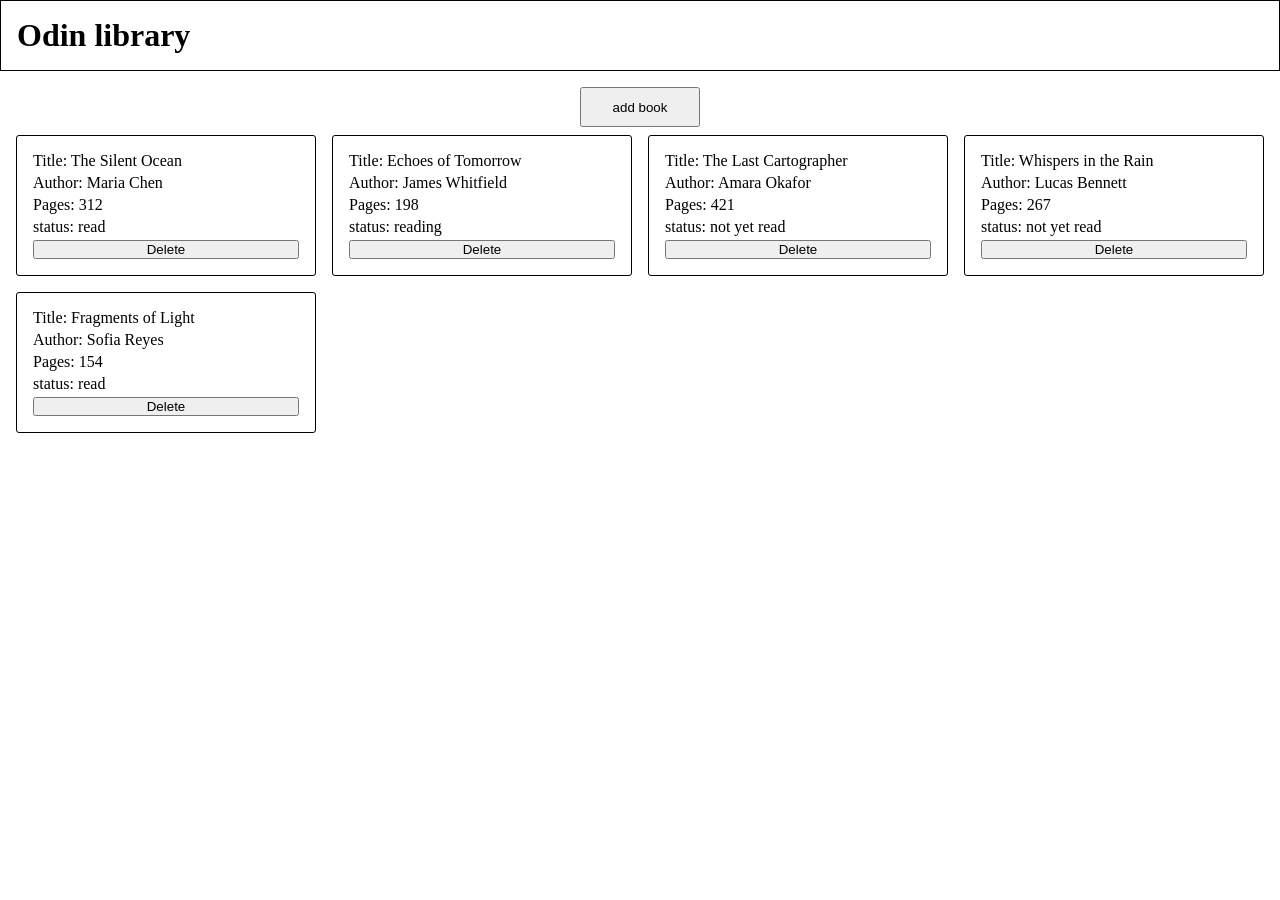
==== index.html @ 1ccdd4a6 "do the following: - remove sidebar and change to modal for add button - add dialog modal - add remov" ====
<!doctype html>
<html lang="en">
  <head>
    <meta charset="UTF-8" />
    <meta name="viewport" content="width=device-width, initial-scale=1.0" />
    <title>odin library</title>
    <script src="script.js" defer></script>
    <link rel="stylesheet" href="style.css" />
  </head>
  <body>
    <div class="container">
      <div class="header">
        <h1>Odin library</h1>
      </div>
      <div class="main">
        <div class="modal-wraper">
          <button id="open-modal" class="open-modal-button">add book</button>
          <dialog id="modal">
            <form id="modal-form">
              <legend>Book Detail</legend>
              <div class="input-wraper">
                <label for="title">Title:</label>
                <input type="text" name="title" id="title" required/>
              </div>
              <div class="input-wraper">
                <label for="author">Author:</label>
                <input type="text" name="author" id="author" required/>
              </div>
              <div class="input-wraper">
                <label for="pages">Pages:</label>
                <input type="number" name="pages" id="pages" required/>
              </div>
              <div class="input-wraper">
                <label for="status">Status:</label>
                <select name="status" id="status">
                  <option value="not yet read" selected>not yet read</option>
                  <option value="read">read</option>
                  <option value="reading">reading</option>
                </select>
              </div>
              <button id="close-modal">add</button>
            </form>
          </dialog>
        </div>
        <div class="display-book"></div>
      </div>
    </div>
  </body>
</html>
---- style.css ----
* {
  padding: 0;
  margin: 0;
}

dialog {
  margin: auto;
}

.book-card {
  display: flex;
  flex-direction: column;
  border: 1px solid black;
  border-radius: 3px;
  padding: 16px;
  gap: 4px;
}

.display-book {
  display: grid;
  grid-template-columns: repeat(auto-fit, minmax(300px, 1fr));
  gap: 16px;
}

.container {
  display: grid;
  grid-template-rows: auto 1fr;
  grid-template-areas: "header header" "display display";
  row-gap: 16px;

  .header {
    grid-area: header;

    display: flex;
    justify-content: flex-start;
    padding: 16px;
    border: 1px solid black;
  }

  .main {
    grid-area: display;
    display: grid;
    grid-template-rows: auto 1fr;
    row-gap: 8px;
    padding: 0 16px;
  }
}

dialog form {
  display: flex;
  flex-direction: column;
  padding: 24px 16px;
  gap: 16px;
  border-radius: 3px;
  font-size: 1em;

  legend {
    align-self: center;
    font-weight: 800;
    font-size: 1.5em;
  }

  .input-wraper {
    display: flex;
    flex-direction: column;

    input {
      height: 20px;
    }

    select {
      height: 24px;
    }
    input,
    select {
      border-radius: 4px;
    }
  }

  button {
    height: 32px;
    border-radius: 4px;
  }
}

dialog[open] {
  border: 1px solid black;
  border-radius: 8px;
  width: 256px;
}

.modal-wraper {
  display: flex;
  justify-content: center;
}

.open-modal-button {
  height: 40px;
  aspect-ratio: 3 / 1;
}
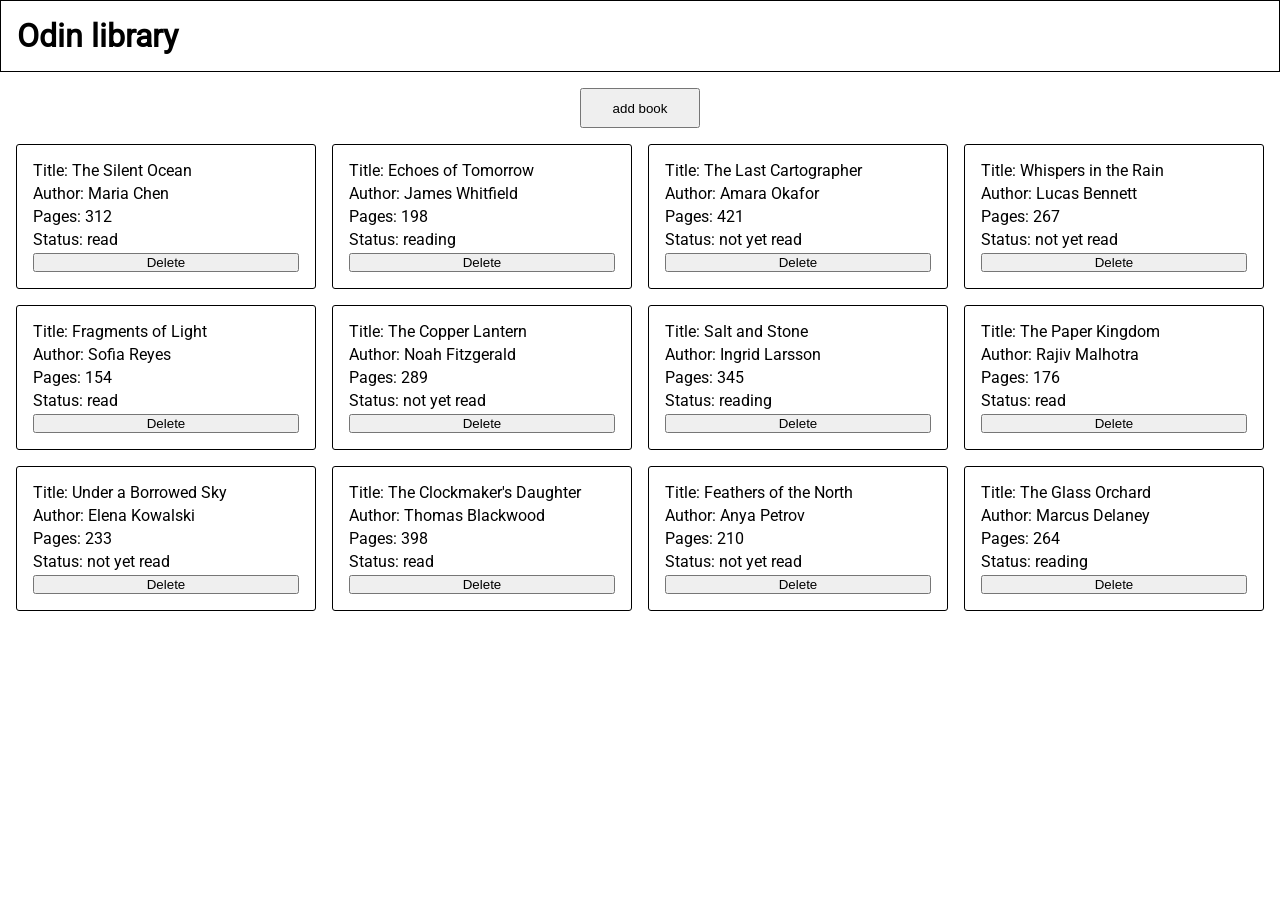
==== commit 318aefbb: "add roboto font for page todo next: working on remove buttons" ====
--- a/index.html
+++ b/index.html
@@ -20,15 +20,15 @@
               <legend>Book Detail</legend>
               <div class="input-wraper">
                 <label for="title">Title:</label>
-                <input type="text" name="title" id="title" required/>
+                <input type="text" name="title" id="title" required />
               </div>
               <div class="input-wraper">
                 <label for="author">Author:</label>
-                <input type="text" name="author" id="author" required/>
+                <input type="text" name="author" id="author" required />
               </div>
               <div class="input-wraper">
                 <label for="pages">Pages:</label>
-                <input type="number" name="pages" id="pages" required/>
+                <input type="number" name="pages" id="pages" required />
               </div>
               <div class="input-wraper">
                 <label for="status">Status:</label>
--- a/style.css
+++ b/style.css
@@ -1,6 +1,20 @@
 * {
   padding: 0;
   margin: 0;
+}
+
+@font-face {
+  font-family: "Roboto";
+  src:
+    url("/fonts/roboto/Roboto-Regular.woff2") format("woff2"),
+    url("fonts/roboto/Roboto-Regular.woff") format("woff");
+  font-weight: normal;
+  font-style: normal;
+  font-display: swap;
+}
+
+body {
+  font-family: "Roboto", sans-serif;
 }
 
 dialog {
@@ -41,8 +55,8 @@
     grid-area: display;
     display: grid;
     grid-template-rows: auto 1fr;
-    row-gap: 8px;
-    padding: 0 16px;
+    row-gap: 16px;
+    padding: 0 16px 32px 16px;
   }
 }
 
@@ -65,11 +79,11 @@
     flex-direction: column;
 
     input {
-      height: 20px;
+      padding: 4px;
     }
 
     select {
-      height: 24px;
+      padding: 4px;
     }
     input,
     select {
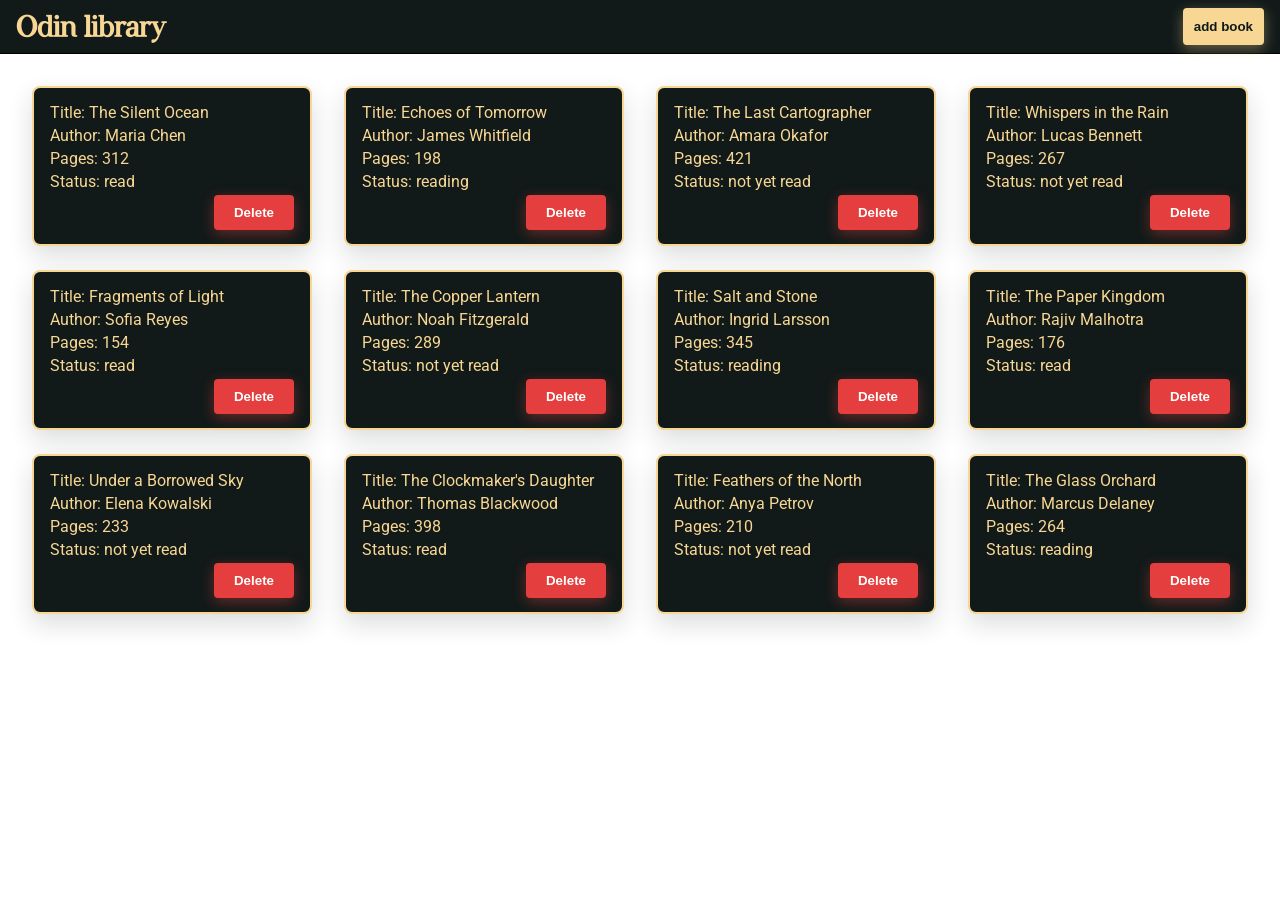
==== commit 8d4bf1e2: "add basic styling" ====
--- a/index.html
+++ b/index.html
@@ -11,10 +11,10 @@
     <div class="container">
       <div class="header">
         <h1>Odin library</h1>
+        <button id="open-modal" class="open-modal-button">add book</button>
       </div>
       <div class="main">
         <div class="modal-wraper">
-          <button id="open-modal" class="open-modal-button">add book</button>
           <dialog id="modal">
             <form id="modal-form">
               <legend>Book Detail</legend>
--- a/style.css
+++ b/style.css
@@ -3,112 +3,129 @@
   margin: 0;
 }
 
+:root {
+  --header-main: #111a19;
+  --header-secondary: #f8d794;
+  --red: #e53e3e;
+}
+
 @font-face {
   font-family: "Roboto";
   src:
-    url("/fonts/roboto/Roboto-Regular.woff2") format("woff2"),
-    url("fonts/roboto/Roboto-Regular.woff") format("woff");
+    url("/fonts/roboto/Roboto-Regular.woff") format("woff2"),
+    url("/fonts/roboto/Roboto-Regular.woff") format("woff");
   font-weight: normal;
   font-style: normal;
   font-display: swap;
 }
 
-body {
-  font-family: "Roboto", sans-serif;
+@font-face {
+  font-family: "Valkyrie";
+  src:
+    url("/fonts/Valkyrie/WalkieValkyrie-Regular.woff2") format("woff2"),
+    url("/fonts/Valkyrie/WalkieValkyrie-Regular.woff") format("woff");
+  font-weight: normal;
+  font-style: normal;
+  font-display: swap;
 }
 
 dialog {
   margin: auto;
 }
 
-.book-card {
-  display: flex;
-  flex-direction: column;
-  border: 1px solid black;
-  border-radius: 3px;
-  padding: 16px;
-  gap: 4px;
-}
-
-.display-book {
-  display: grid;
-  grid-template-columns: repeat(auto-fit, minmax(300px, 1fr));
-  gap: 16px;
+body {
+  height: 100dvh;
 }
 
 .container {
+  height: 100%;
   display: grid;
   grid-template-rows: auto 1fr;
-  grid-template-areas: "header header" "display display";
-  row-gap: 16px;
+  gap: 32px;
+  font-family: "Roboto", sans-serif;
+  background-color: #ffffff;
 
   .header {
-    grid-area: header;
+    display: flex;
+    justify-content: space-between;
+    padding: 8px 16px;
+    border-bottom: 1px solid black;
+    background-color: var(--header-main);
+    color: var(--header-secondary);
 
-    display: flex;
-    justify-content: flex-start;
-    padding: 16px;
-    border: 1px solid black;
+    h1 {
+      font-family: "Valkyrie", "Times New Roman", Times, serif;
+    }
+
+    .open-modal-button {
+      padding: 8px;
+      font-weight: 600;
+      border-radius: 4px;
+      border: none;
+      border: 3px solid var(--header-secondary);
+      background-color: var(--header-secondary);
+      color: var(--header-main);
+
+      box-shadow: 0 4px 14px rgba(248, 215, 148, 0.4);
+      transition: all 0.2s ease;
+    }
+
+    .open-modal-button:hover {
+      background-color: var(--header-main);
+      color: var(--header-secondary);
+      box-shadow: 0 6px 20px rgba(248, 215, 148, 0.6);
+      transform: translateY(-1px);
+    }
   }
 
   .main {
-    grid-area: display;
-    display: grid;
-    grid-template-rows: auto 1fr;
-    row-gap: 16px;
-    padding: 0 16px 32px 16px;
+    grid-row: 2 / 3;
+    padding-bottom: 32px;
+
+    .display-book {
+      display: grid;
+      grid-template-columns: repeat(auto-fit, minmax(160px, 280px));
+      grid-template-rows: repeat(auto-fit, minmax(80px, 160px));
+      height: 100%;
+      row-gap: 24px;
+      column-gap: 32px;
+      justify-content: center;
+    }
+
+    .book-card {
+      display: flex;
+      flex-direction: column;
+      justify-content: center;
+      border: 2px solid var(--header-secondary);
+      background-color: var(--header-main);
+      color: var(--header-secondary);
+      padding: 8px 16px;
+      border-radius: 8px;
+      gap: 4px;
+      font-size: 1em;
+      box-shadow: 0 10px 25px rgba(17, 26, 25, 0.15);
+
+      button {
+        background-color: var(--red);
+        color: white;
+        border: 2px solid var(--red);
+        border-radius: 4px;
+        align-self: flex-end;
+        width: 80px;
+        padding: 8px;
+        font-weight: 600;
+
+        box-shadow: 0 4px 14px rgba(229, 62, 62, 0.4);
+        transition: all 0.2s ease;
+      }
+
+      button:hover {
+        background-color: white;
+        color: var(--red);
+
+        box-shadow: 0 6px 20px rgba(229, 62, 62, 0.6);
+        transform: translateY(-1px);
+      }
+    }
   }
 }
-
-dialog form {
-  display: flex;
-  flex-direction: column;
-  padding: 24px 16px;
-  gap: 16px;
-  border-radius: 3px;
-  font-size: 1em;
-
-  legend {
-    align-self: center;
-    font-weight: 800;
-    font-size: 1.5em;
-  }
-
-  .input-wraper {
-    display: flex;
-    flex-direction: column;
-
-    input {
-      padding: 4px;
-    }
-
-    select {
-      padding: 4px;
-    }
-    input,
-    select {
-      border-radius: 4px;
-    }
-  }
-
-  button {
-    height: 32px;
-    border-radius: 4px;
-  }
-}
-
-dialog[open] {
-  border: 1px solid black;
-  border-radius: 8px;
-  width: 256px;
-}
-
-.modal-wraper {
-  display: flex;
-  justify-content: center;
-}
-
-.open-modal-button {
-  height: 40px;
-  aspect-ratio: 3 / 1;
-}
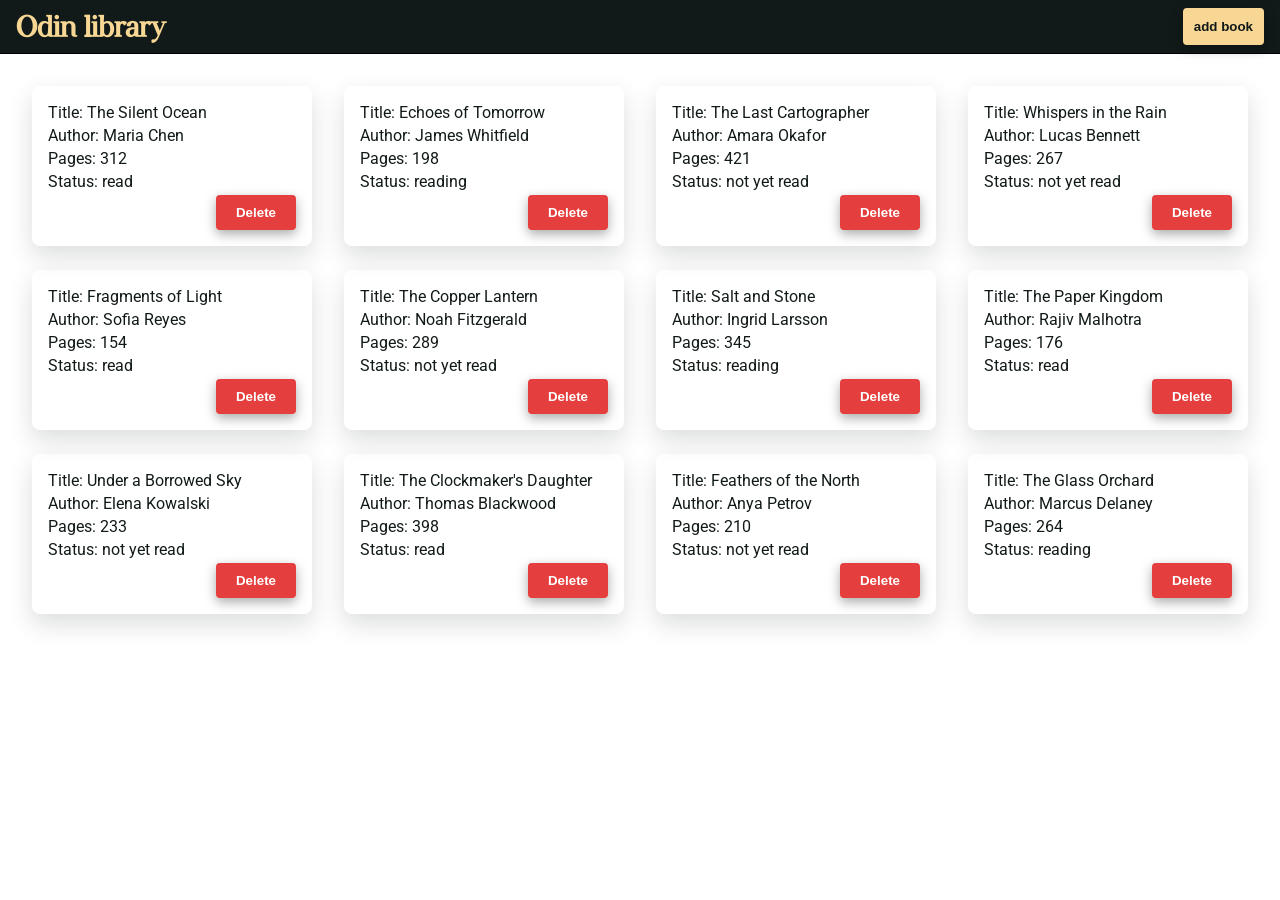
==== commit a73fceeb: "add styling for dialog modal" ====
--- a/index.html
+++ b/index.html
@@ -34,8 +34,8 @@
                 <label for="status">Status:</label>
                 <select name="status" id="status">
                   <option value="not yet read" selected>not yet read</option>
+                  <option value="reading">reading</option>
                   <option value="read">read</option>
-                  <option value="reading">reading</option>
                 </select>
               </div>
               <button id="close-modal">add</button>
--- a/style.css
+++ b/style.css
@@ -65,16 +65,11 @@
       border: 3px solid var(--header-secondary);
       background-color: var(--header-secondary);
       color: var(--header-main);
-
-      box-shadow: 0 4px 14px rgba(248, 215, 148, 0.4);
-      transition: all 0.2s ease;
     }
 
     .open-modal-button:hover {
       background-color: var(--header-main);
       color: var(--header-secondary);
-      box-shadow: 0 6px 20px rgba(248, 215, 148, 0.6);
-      transform: translateY(-1px);
     }
   }
 
@@ -96,10 +91,8 @@
       display: flex;
       flex-direction: column;
       justify-content: center;
-      border: 2px solid var(--header-secondary);
-      background-color: var(--header-main);
-      color: var(--header-secondary);
-      padding: 8px 16px;
+      color: var(--header-main);
+      padding: 16px;
       border-radius: 8px;
       gap: 4px;
       font-size: 1em;
@@ -114,18 +107,67 @@
         width: 80px;
         padding: 8px;
         font-weight: 600;
-
-        box-shadow: 0 4px 14px rgba(229, 62, 62, 0.4);
-        transition: all 0.2s ease;
       }
 
       button:hover {
         background-color: white;
         color: var(--red);
-
-        box-shadow: 0 6px 20px rgba(229, 62, 62, 0.6);
-        transform: translateY(-1px);
       }
     }
   }
 }
+
+button {
+  box-shadow: 0 4px 12px 0px rgba(0, 0, 0, 0.34);
+  transition: all 0.1s ease;
+}
+
+button:active {
+  transform: translateY(4px);
+  box-shadow: 0 0px rgba(0, 0, 0, 0.34);
+}
+
+dialog[open] form {
+  display: flex;
+  flex-direction: column;
+  gap: 24px;
+  padding: 24px;
+  border-radius: 8px;
+
+  legend {
+    font-weight: 600;
+    font-size: 1.5em;
+    align-self: center;
+  }
+
+  .input-wraper {
+    display: flex;
+    justify-content: space-between;
+
+    gap: 8px;
+    font-size: 1.2em;
+    input,
+    select {
+      padding: 2px 4px;
+      border-radius: 4px;
+      border: 1px solid var(--header-main);
+    }
+  }
+
+  button {
+    align-self: center;
+    width: 80px;
+    height: 36px;
+    background-color: var(--header-main);
+    color: var(--header-secondary);
+    border: none;
+    border-radius: 4px;
+  }
+}
+
+dialog {
+  border: none;
+  border-radius: 8px;
+  font-weight: 600;
+  font-size: 1em;
+}
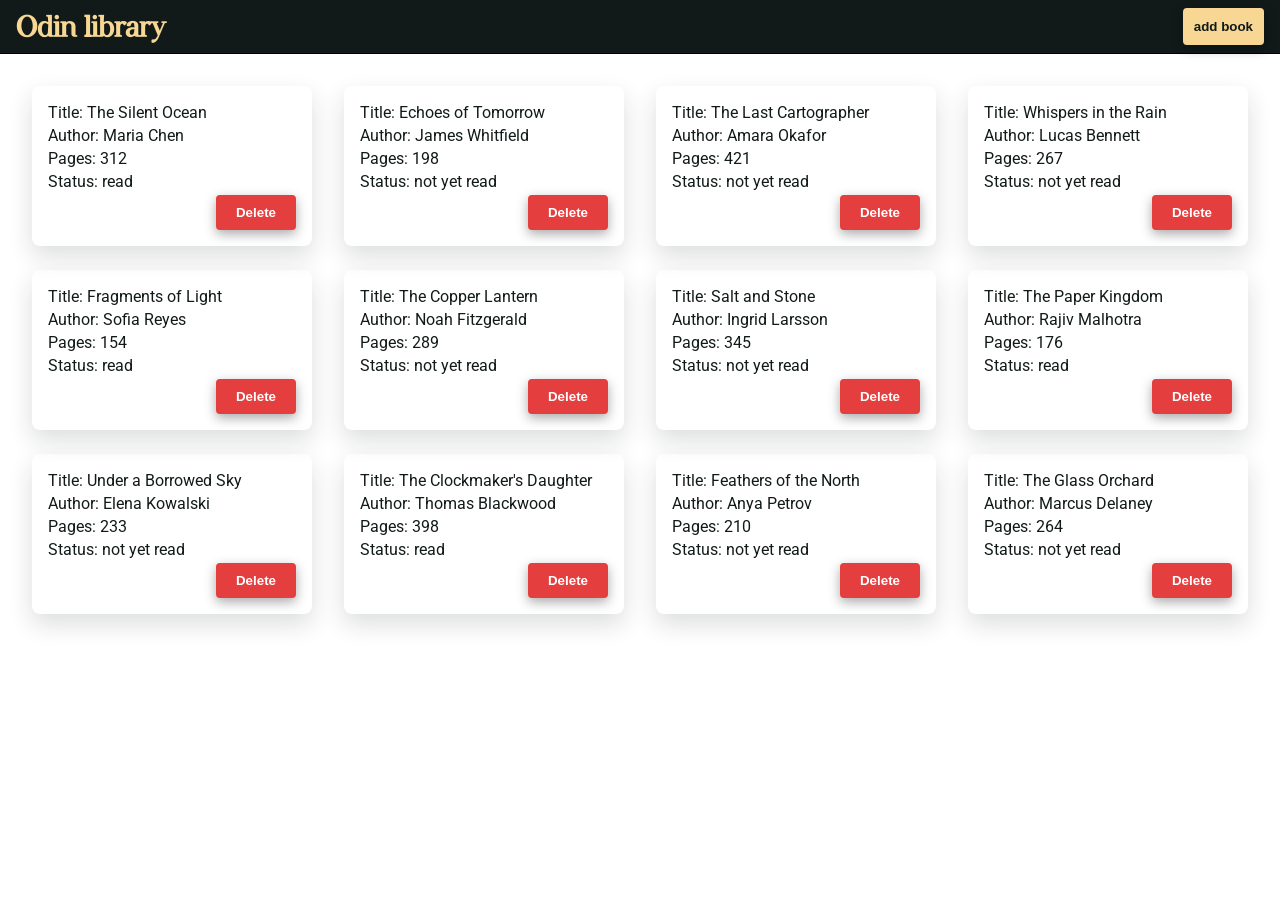
==== commit 50c42627: "delete reading option from select" ====
--- a/index.html
+++ b/index.html
@@ -34,7 +34,6 @@
                 <label for="status">Status:</label>
                 <select name="status" id="status">
                   <option value="not yet read" selected>not yet read</option>
-                  <option value="reading">reading</option>
                   <option value="read">read</option>
                 </select>
               </div>
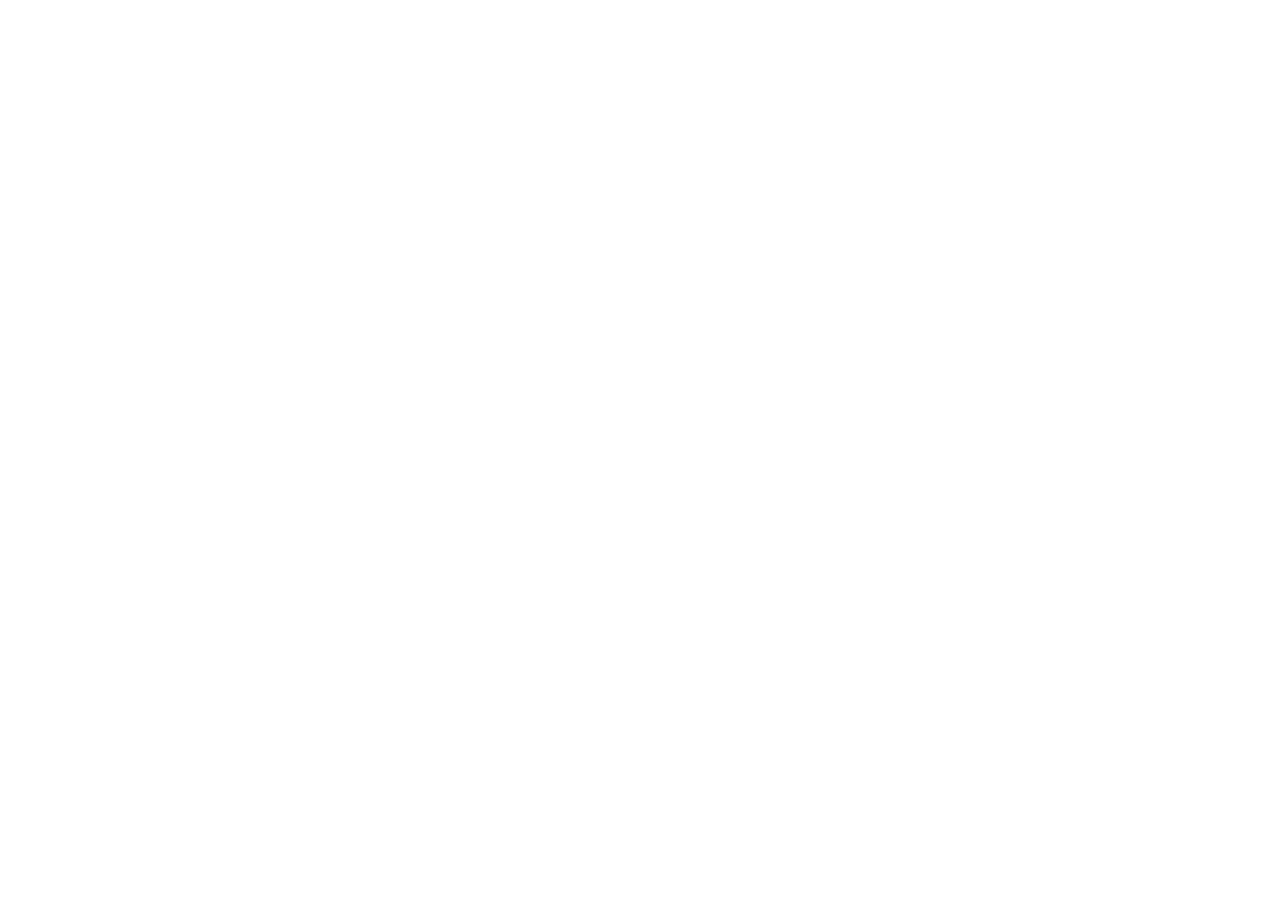
==== commit 09272575: "fresh start" ====
--- a/index.html
+++ b/index.html
@@ -1,48 +1,14 @@
-<!doctype html>
+<!DOCTYPE html>
 <html lang="en">
-  <head>
-    <meta charset="UTF-8" />
-    <meta name="viewport" content="width=device-width, initial-scale=1.0" />
-    <title>odin library</title>
-    <script src="script.js" defer></script>
-    <link rel="stylesheet" href="style.css" />
-  </head>
-  <body>
-    <div class="container">
-      <div class="header">
-        <h1>Odin library</h1>
-        <button id="open-modal" class="open-modal-button">add book</button>
-      </div>
-      <div class="main">
-        <div class="modal-wraper">
-          <dialog id="modal">
-            <form id="modal-form">
-              <legend>Book Detail</legend>
-              <div class="input-wraper">
-                <label for="title">Title:</label>
-                <input type="text" name="title" id="title" required />
-              </div>
-              <div class="input-wraper">
-                <label for="author">Author:</label>
-                <input type="text" name="author" id="author" required />
-              </div>
-              <div class="input-wraper">
-                <label for="pages">Pages:</label>
-                <input type="number" name="pages" id="pages" required />
-              </div>
-              <div class="input-wraper">
-                <label for="status">Status:</label>
-                <select name="status" id="status">
-                  <option value="not yet read" selected>not yet read</option>
-                  <option value="read">read</option>
-                </select>
-              </div>
-              <button id="close-modal">add</button>
-            </form>
-          </dialog>
-        </div>
-        <div class="display-book"></div>
-      </div>
-    </div>
-  </body>
-</html>
+<head>
+  <meta charset="UTF-8">
+  <meta name="viewport" content="width=device-width, initial-scale=1.0">
+  <title>My Library</title>
+  <link rel="stylesheet" href="style.css">
+  <link rel="stylesheet" href="fonts/roboto/stylesheet.css">
+  <link rel="stylesheet" href="fonts/Valkyrie/stylesheet.css">
+</head>
+<body>
+  
+</body>
+</html>
--- a/fonts/roboto/stylesheet.css
+++ b/fonts/roboto/stylesheet.css
@@ -0,0 +1,9 @@
+@font-face {
+    font-family: 'Roboto';
+    src: url('/fonts/roboto/Roboto-Regular.woff') format('woff2'),
+        url('/fonts/roboto/Roboto-Regular.woff') format('woff');
+    font-weight: normal;
+    font-style: normal;
+    font-display: swap;
+}
+
--- a/fonts/Valkyrie/stylesheet.css
+++ b/fonts/Valkyrie/stylesheet.css
@@ -0,0 +1,9 @@
+@font-face {
+  font-family: "WalkieValkyrieRegular";
+  src:
+    url("/fonts/Valkyrie/WalkieValkyrie-Regular.woff2") format("woff2"),
+    url("/fonts/Valkyrie/WalkieValkyrie-Regular.woff") format("woff");
+  font-weight: normal;
+  font-style: normal;
+  font-display: swap;
+}
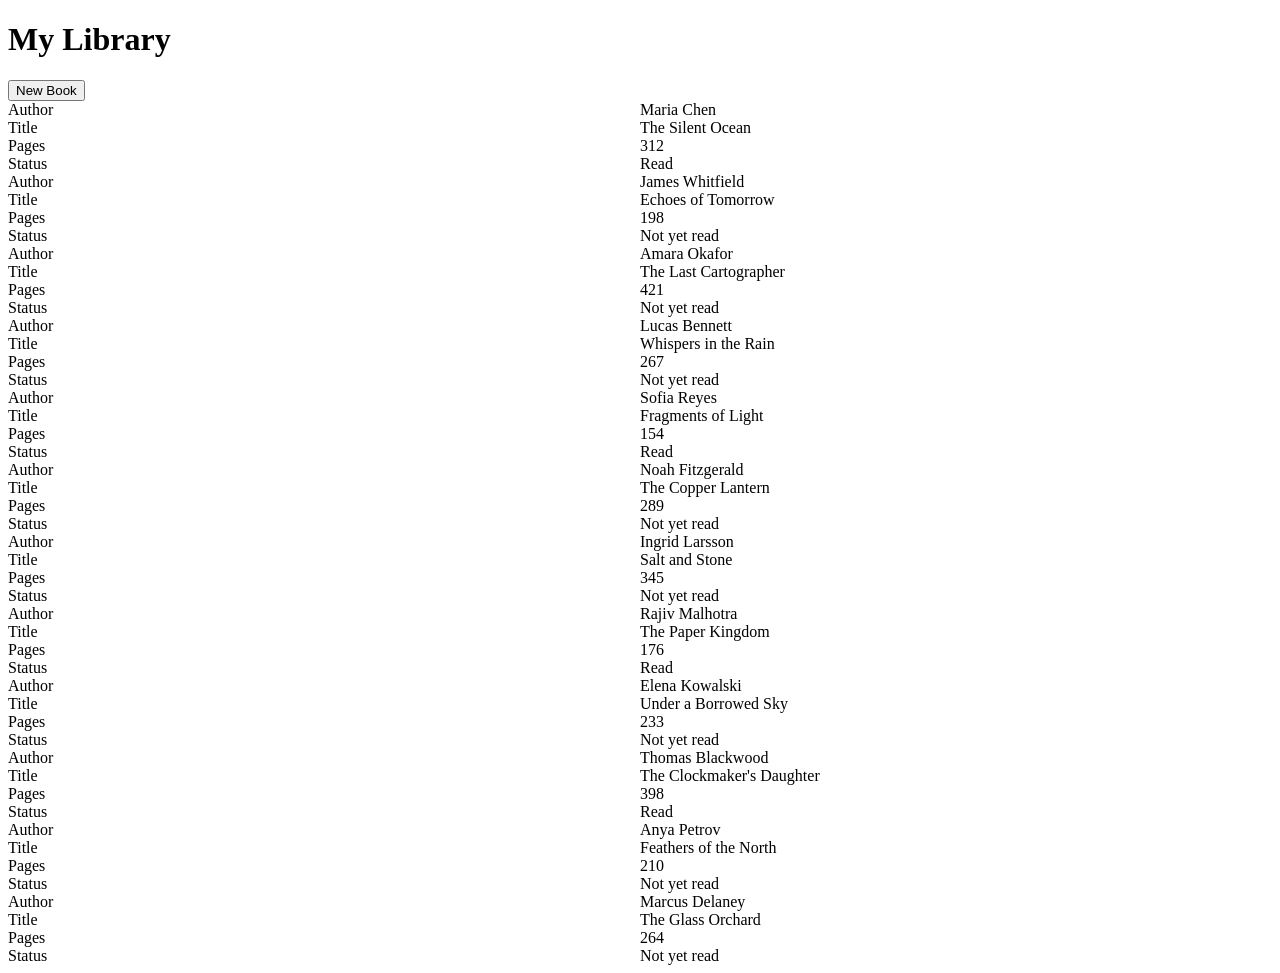
==== commit b91ec76b: "{" ====
--- a/index.html
+++ b/index.html
@@ -7,8 +7,9 @@
   <link rel="stylesheet" href="style.css">
   <link rel="stylesheet" href="fonts/roboto/stylesheet.css">
   <link rel="stylesheet" href="fonts/Valkyrie/stylesheet.css">
+  <script src="script.js" defer></script>
 </head>
 <body>
-  
+  <div class="container"></div>
 </body>
 </html>
--- a/style.css
+++ b/style.css
@@ -0,0 +1,13 @@
+.booktext-div {
+  display: grid;
+  grid-template-columns: repeat(2, 1fr);
+  grid-template-rows: repeat(4, 1fr);
+
+  .keys {
+    grid-column: 1 / 2;
+  }
+
+  .value {
+    grid-column: 2 / 3;
+  }
+}
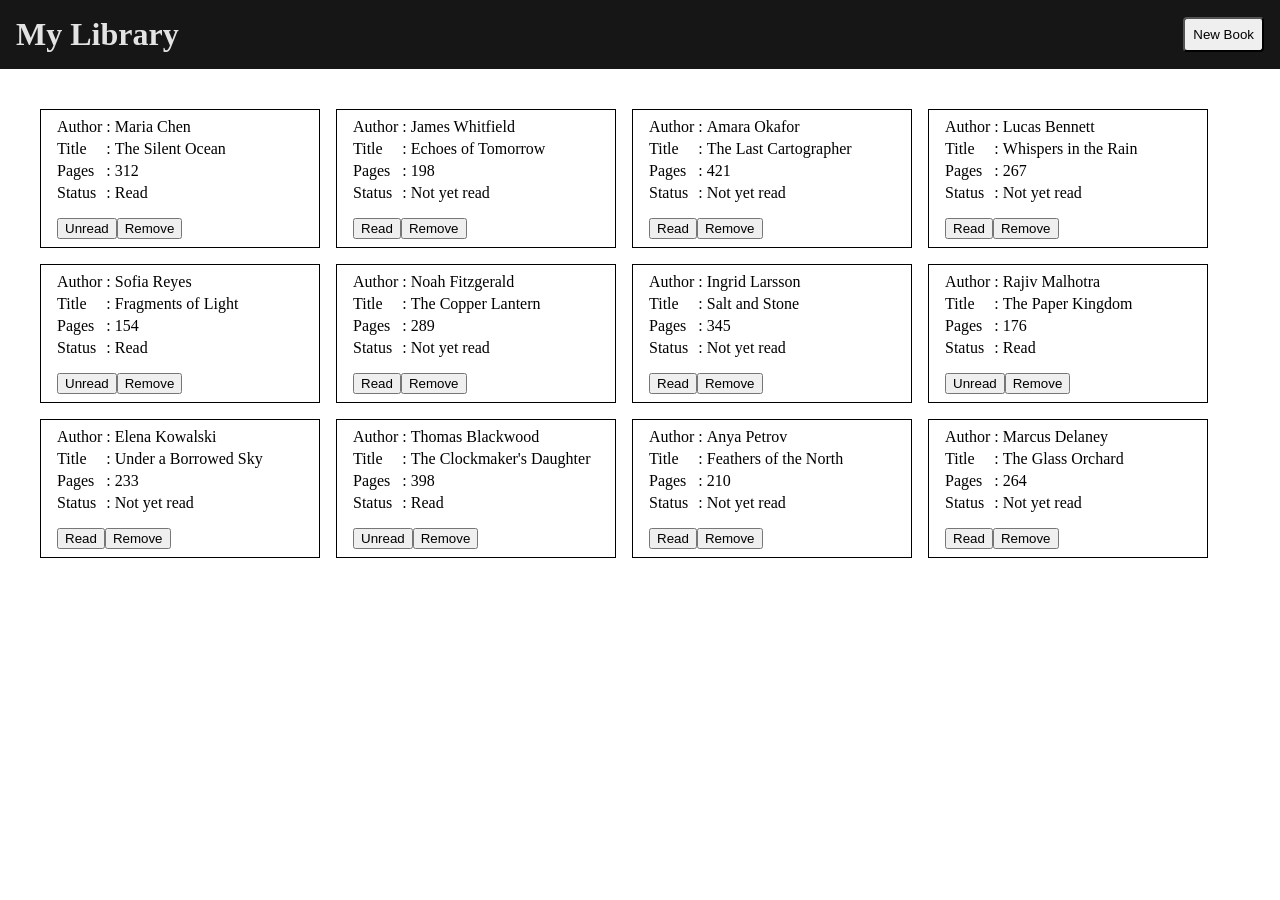
==== commit 84d68d20: "feat: add basic layout for page" ====
--- a/index.html
+++ b/index.html
@@ -1,15 +1,15 @@
-<!DOCTYPE html>
+<!doctype html>
 <html lang="en">
-<head>
-  <meta charset="UTF-8">
-  <meta name="viewport" content="width=device-width, initial-scale=1.0">
-  <title>My Library</title>
-  <link rel="stylesheet" href="style.css">
-  <link rel="stylesheet" href="fonts/roboto/stylesheet.css">
-  <link rel="stylesheet" href="fonts/Valkyrie/stylesheet.css">
-  <script src="script.js" defer></script>
-</head>
-<body>
-  <div class="container"></div>
-</body>
-</html>+  <head>
+    <meta charset="UTF-8" />
+    <meta name="viewport" content="width=device-width, initial-scale=1.0" />
+    <title>My Library</title>
+    <link rel="stylesheet" href="fonts/roboto/stylesheet.css" />
+    <link rel="stylesheet" href="fonts/Valkyrie/stylesheet.css" />
+    <link rel="stylesheet" href="style.css" />
+    <script src="script.js" defer></script>
+  </head>
+  <body>
+    <div class="container"></div>
+  </body>
+</html>
--- a/style.css
+++ b/style.css
@@ -1,13 +1,63 @@
+body {
+  min-height: 100dvh;
+  padding: 0;
+  margin: 0;
+}
+
+.container {
+  height: 100%;
+  display: flex;
+  flex-direction: column;
+  gap: 16px;
+}
+
+.header {
+  display: flex;
+  justify-content: space-between;
+  align-items: center;
+  background-color: #161616;
+  color: #e3e3e3;
+  padding: 16px;
+}
+
+.header h1 {
+  margin: 0;
+}
+
+.header .add-button {
+  padding: 8px;
+  border-radius: 4px;
+}
+
+.main {
+  display: grid;
+  grid-template-columns: 40px repeat(6, 1fr) 40px;
+  grid-template-rows: 24px repeat(6, 1fr) 24px;
+}
+
+.book-container {
+  grid-row: 2 / 8;
+  grid-column: 2 / 8;
+
+  display: grid;
+  grid-template-columns: repeat(auto-fit, minmax(0, 280px));
+  grid-auto-rows: minmax(80px, 1fr);
+  gap: 16px;
+}
+
+.book-div {
+  display: flex;
+  flex-direction: column;
+  justify-content: space-between;
+  gap: 16px;
+  padding: 8px 16px;
+  border: 1px solid black;
+}
+
 .booktext-div {
   display: grid;
-  grid-template-columns: repeat(2, 1fr);
-  grid-template-rows: repeat(4, 1fr);
-
-  .keys {
-    grid-column: 1 / 2;
-  }
-
-  .value {
-    grid-column: 2 / 3;
-  }
+  grid-template-columns: auto auto 1fr;
+  grid-template-rows: repeat(4, auto);
+  gap: 4px;
+  text-wrap: pretty;
 }
